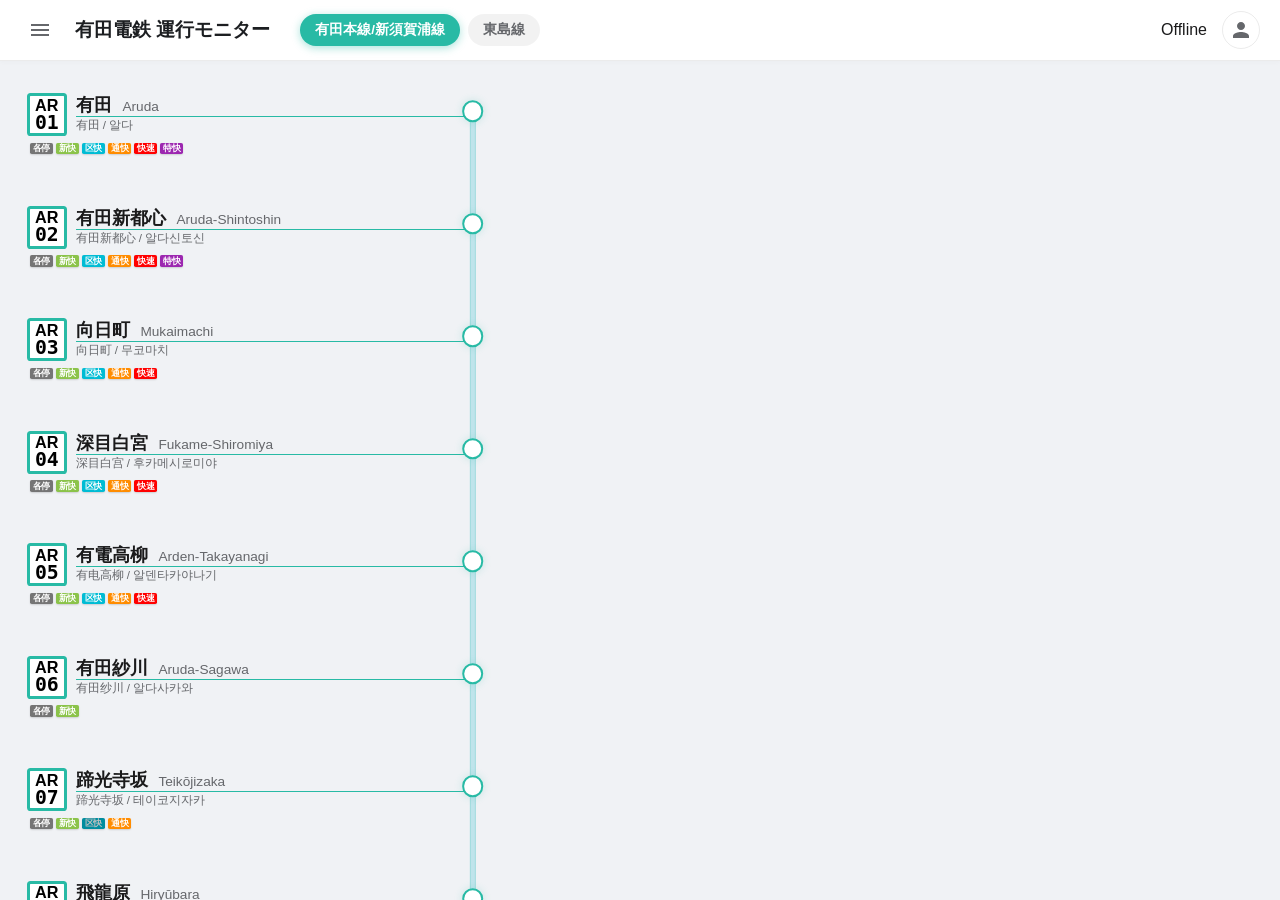
==== train-location/train-loc.html @ 1eacc0c8 "update html" ====
<!DOCTYPE html>
<html lang="ja">

<head>
    <meta charset="UTF-8">
    <meta name="viewport" content="width=device-width, initial-scale=1.0">
    <title>有田電鉄 運行モニター</title>
    <link rel="stylesheet" href="style.css">
    <link rel="icon" href="./static/icons/favicon.ico">
</head>

<body>
    <div id="app">
        <!-- Main Content (Train Map) -->
        <main class="map-container">
            <header class="map-header">
                <div class="header-left">
                    <button id="menu-toggle" class="icon-button" title="運転支援メニュー">
                        <svg viewBox="0 0 24 24" width="24" height="24">
                            <path fill="currentColor" d="M3 18h18v-2H3v2zm0-5h18v-2H3v2zm0-7v2h18V6H3z" />
                        </svg>
                    </button>
                    <h1>有田電鉄 運行モニター</h1>
                    <div class="line-selector-tabs">
                        <button class="line-tab active" data-line-id="AR">有田本線/新須賀浦線</button>
                        <button class="line-tab" data-line-id="AH">東島線</button>
                    </div>
                </div>

                <div class="header-right">
                    <div id="ws-status" class="status-indicator offline" title="Status: Disconnected"></div>
                    <button id="user-toggle" class="icon-button user-avatar-btn" title="ログイン">
                        <div id="user-icon-placeholder">
                            <svg viewBox="0 0 24 24" width="24" height="24">
                                <path fill="currentColor"
                                    d="M12 12c2.21 0 4-1.79 4-4s-1.79-4-4-4-4 1.79-4 4 1.79 4 4 4zm0 2c-2.67 0-8 1.34-8 4v2h16v-2c0-2.66-5.33-4-8-4z" />
                            </svg>
                        </div>
                        <img id="user-avatar-img" src="" alt="Avatar" style="display: none;">
                    </button>
                </div>
            </header>

            <div id="route-map" class="route-map">
                <div id="route-container" class="route-container">
                    <!-- Stations and Trains will be rendered here dynamically -->
                    <div id="stations-container"></div>
                    <div id="trains-container"></div>
                </div>
            </div>
        </main>

        <!-- Auth Modal -->
        <div id="login-modal" class="modal-backdrop" style="display: none;">
            <div class="modal-content">
                <button id="modal-close" class="close-button">&times;</button>
                <section id="auth-panel" class="panel">
                    <h2>乗務員メニュー</h2>

                    <div id="auth-initial">
                        <p>初回の方はMinecraft内で <code>/arutils register</code> を実行し、トークンを入力してください。</p>
                        <input type="text" id="token-input" placeholder="トークンを入力" />
                        <button id="btn-token-login">トークンでログイン</button>

                        <div class="divider"><span>または</span></div>

                        <p>2回目以降 (ID/パスワード)</p>
                        <input type="text" id="player-id-input" placeholder="Minecraft ID (UUID)" />
                        <input type="password" id="password-input" placeholder="パスワード" />
                        <button id="btn-password-login">ログイン</button>
                    </div>

                    <div id="auth-set-password" style="display: none;">
                        <p class="success">トークン認証成功</p>
                        <p>次回以降のログイン用パスワードを設定してください。</p>
                        <input type="password" id="new-password-input" placeholder="新しいパスワード" />
                        <button id="btn-set-password">パスワード設定</button>
                    </div>

                    <div id="auth-success" style="display: none;">
                        <div class="user-profile">
                            <img id="profile-avatar" src="" alt="Avatar">
                            <div class="user-info">
                                <span class="label">ログイン中</span>
                                <span id="logged-in-player" class="player-name">---</span>
                            </div>
                        </div>
                        <button id="btn-logout" class="secondary-btn">ログアウト</button>
                    </div>

                    <p id="auth-error-msg" class="error-msg"></p>
                </section>
            </div>
        </div>
    </div>

    <!-- Script loaded at the end -->
    <script src="main.js" type="module"></script>
</body>

</html>
---- train-location/style.css ----
:root {
    --bg-dark: #f0f2f5;
    --panel-bg: rgba(255, 255, 255, 0.95);
    --accent-color: #28baa5;
    --accent-light: #bfe4eb;
    --text-primary: #1a1a1b;
    --text-secondary: #65676b;
    --success-color: #2ea043;
    --error-color: #f85149;
    --border-color: rgba(0, 0, 0, 0.08);
    --modal-z: 2000;
}

* {
    box-sizing: border-box;
    margin: 0;
    padding: 0;
}

body {
    font-family: 'Inter', 'Noto Sans JP', sans-serif;
    background-color: var(--bg-dark);
    color: var(--text-primary);
    overflow: hidden;
}

#app {
    display: flex;
    height: 100vh;
}

/* Main Content Area */
.map-container {
    flex: 1;
    display: flex;
    flex-direction: column;
    overflow: hidden;
    position: relative;
    background: #f1f5f9;
    /* Soft gray for map background */
}

.map-header {
    background: rgba(255, 255, 255, 0.95);
    backdrop-filter: blur(12px);
    padding: 10px 20px;
    display: flex;
    justify-content: space-between;
    align-items: center;
    border-bottom: 1px solid var(--border-color);
    box-shadow: 0 2px 4px rgba(0, 0, 0, 0.02);
    z-index: 100;
}

.header-left,
.header-right {
    display: flex;
    align-items: center;
    gap: 15px;
}

.map-header h1 {
    font-size: 1.2rem;
    font-weight: 700;
    color: #1c1e21;
}

.line-selector-tabs {
    display: flex;
    gap: 8px;
    margin-left: 15px;
}

.line-tab {
    padding: 6px 14px;
    font-size: 0.85rem;
    font-weight: 700;
    color: var(--text-secondary);
    background: rgba(0, 0, 0, 0.05);
    border: 1px solid transparent;
    border-radius: 20px;
    cursor: pointer;
    transition: all 0.2s ease;
}

.line-tab:hover {
    background: rgba(0, 0, 0, 0.08);
}

.line-tab.active {
    color: #ffffff;
}

.line-tab.active[data-line-id="AR"] {
    background: #28baa5;
    box-shadow: 0 2px 8px rgba(40, 186, 165, 0.4);
}

.line-tab.active[data-line-id="AH"] {
    background: #49ce8f;
    box-shadow: 0 2px 8px rgba(73, 206, 143, 0.4);
}

.icon-button {
    background: none;
    border: none;
    padding: 8px;
    border-radius: 50%;
    cursor: pointer;
    color: var(--text-secondary);
    display: flex;
    align-items: center;
    justify-content: center;
    transition: background 0.2s;
}

.icon-button:hover {
    background: rgba(0, 0, 0, 0.05);
}

.user-avatar-btn {
    width: 38px;
    height: 38px;
    padding: 2px;
    border: 1px solid var(--border-color);
}

#user-avatar-img {
    width: 100%;
    height: 100%;
    border-radius: 4px;
    image-rendering: pixelated;
}

#profile-avatar {
    border-radius: 4px;
    image-rendering: pixelated;
}

/* Route Map Container */
.route-map {
    flex: 1;
    position: relative;
    padding-top: 50px;
    padding-bottom: 100px;
    padding-left: 0;
    min-width: 2100px;
    height: 100%;
    overflow-y: auto;
    overflow-x: auto;
    scroll-behavior: smooth;
    background: #f0f2f5;
    cursor: default;
}

.route-container {
    position: relative;
    width: 100%;
    zoom: 0.9;
    /* Height is set dynamically in main.js */
}

/* Route Line Background (Central Track) — positioned dynamically per line */
.route-line-bg {
    position: absolute;
    transform: translateX(-50%);
    width: 7px;
    border-left: 2px solid;
    border-right: 2px solid;
    z-index: 2;
}

/* Station Element */
.station-marker {
    position: absolute;
    left: 0;
    width: 100%;
    height: 1px;
    /* Center point */
    display: flex;
    align-items: center;
}

/* Station Circular Node on track — left set dynamically */
.station-node {
    position: absolute;
    transform: translate(-50%, -50%);
    width: 24px;
    height: 24px;
    background: #fff;
    border: 3px solid var(--accent-color);
    border-radius: 50%;
    z-index: 10;
    box-shadow: 0 0 10px rgba(40, 186, 165, 0.2);
}

/* Station ID Box — left set dynamically */
.station-id-box {
    position: absolute;
    top: -20px;
    width: 44px;
    height: 48px;
    background: #ffffff;
    border: 4px solid var(--accent-color);
    border-radius: 4px;
    display: flex;
    flex-direction: column;
    justify-content: center;
    align-items: center;
    z-index: 10;
    color: #000;
    text-align: center;
}

.station-id-prefix {
    font-size: 18px;
    /* Increased to 18px */
    font-weight: 900;
    line-height: 1;
}

.station-id-number {
    font-size: 22px;
    /* Decreased to 22px */
    font-weight: 700;
    line-height: 1;
    font-family: 'JetBrains Mono', monospace;
}

/* 停車種別案内バッジ (ナンバリングボックス直下・左端揃え・自動折り返し) */
.station-stop-badges {
    position: absolute;
    top: 52px;
    left: 0;
    display: flex;
    flex-wrap: wrap;
    align-items: center;
    justify-content: flex-start;
    gap: 3px 4px;
    width: max-content;
    max-width: 270px;
    white-space: nowrap;
    pointer-events: none;
    z-index: 15;
}

/* 支線駅（新須賀浦）の停車種別案内バッジ (右端揃え) */
.branch-station .station-stop-badges {
    left: auto;
    right: 0;
    justify-content: flex-end;
}

.stop-badge {
    display: inline-flex;
    align-items: center;
    justify-content: center;
    width: 25px;
    height: 13px;
    font-size: 9.5px;
    font-weight: 700;
    line-height: 1;
    color: #ffffff;
    border-radius: 2px;
    box-shadow: 0 1px 2px rgba(0, 0, 0, 0.15);
    white-space: nowrap;
    letter-spacing: -0.5px;
}

/* 一部停車 (値: 2) - トーン少し暗め (brightness 0.75) & クリックで注意書き表示 */
.stop-badge.partial-stop {
    filter: brightness(0.75);
    cursor: pointer;
    position: relative;
    outline: none;
    pointer-events: auto; /* マウスイベントを受け取る設定 */
}

.stop-badge.partial-stop .badge-tooltip {
    position: absolute;
    top: calc(100% + 5px);
    left: 0;
    transform: none;
    background: rgba(20, 20, 24, 0.92);
    color: #ffffff;
    padding: 4px 8px;
    border-radius: 4px;
    font-size: 10px;
    font-weight: 500;
    white-space: nowrap;
    box-shadow: 0 2px 8px rgba(0, 0, 0, 0.3);
    pointer-events: none;
    opacity: 0;
    visibility: hidden;
    transition: opacity 0.2s ease, visibility 0.2s ease;
    z-index: 200;
}

.stop-badge.partial-stop .badge-tooltip::after {
    content: '';
    position: absolute;
    bottom: 100%;
    top: auto;
    left: 12.5px;
    transform: translateX(-50%);
    border-width: 4px;
    border-style: solid;
    border-color: transparent transparent rgba(20, 20, 24, 0.92) transparent;
}

/* 支線駅 (新須賀浦など右端駅) のポップアップ右端揃え */
.branch-station .stop-badge.partial-stop .badge-tooltip {
    left: auto;
    right: 0;
}

.branch-station .stop-badge.partial-stop .badge-tooltip::after {
    left: auto;
    right: 12.5px;
    transform: translateX(50%);
}

/* クリック時 (active) または フォーカス時にポップアップを表示 */
.stop-badge.partial-stop.active .badge-tooltip,
.stop-badge.partial-stop:focus-within .badge-tooltip {
    opacity: 1;
    visibility: visible;
}

/* Labels — left set dynamically */
.station-name-main-group {
    position: absolute;
    bottom: -6px;
    display: flex;
    flex-direction: row;
    align-items: baseline;
    gap: 12px;
}

.station-name {
    color: var(--text-primary);
    font-size: 1.25rem;
    font-weight: 700;
    white-space: nowrap;
}

.station-en-name {
    color: var(--text-secondary);
    font-size: 0.95rem;
    font-weight: 500;
    font-family: 'Outfit', sans-serif;
    white-space: nowrap;
}

/* 乗換案内グループ (停車種別バッジの右横) */
.station-transfer-group {
    display: inline-flex;
    align-items: center;
    gap: 3px;
    margin-left: 6px;
    pointer-events: auto;
}

.transfer-label {
    color: var(--text-secondary);
    font-size: 10px;
    font-weight: 500;
    line-height: 1;
    white-space: nowrap;
}

.transfer-badge {
    display: inline-flex;
    flex-direction: column;
    align-items: center;
    justify-content: center;
    width: 19px;
    height: 20px;
    border-radius: 2.5px;
    color: #ffffff;
    padding: 0;
    box-shadow: 0 1px 2px rgba(0, 0, 0, 0.2);
    align-self: center;
    overflow: hidden;
    box-sizing: border-box;
}

.transfer-prefix {
    font-size: 8px;
    font-weight: 900;
    line-height: 1;
}

.transfer-number {
    font-size: 9px;
    font-weight: 700;
    line-height: 1;
    font-family: 'JetBrains Mono', monospace;
}

.transfer-line-name {
    color: var(--text-secondary);
    font-size: 10px;
    font-weight: 500;
    line-height: 1;
    white-space: nowrap;
}

.station-sub-name-group {
    position: absolute;
    top: 8px;
}

.station-zh-ko-name {
    color: var(--text-secondary);
    font-size: 0.8rem;
    font-weight: 400;
    white-space: nowrap;
}

/* 駅名などのテキストボックス */
.station-info {
    width: 100%;
    /* 親の200pxいっぱいに広げる */
    display: flex;
    align-items: center;
    gap: 8px;
    background: rgba(255, 255, 255, 0.8);
    padding: 4px 8px;
    border-radius: 4px;
    box-shadow: 0 2px 4px rgba(0, 0, 0, 0.1);
}

/* コネクター線 */
.station-connector {
    position: absolute;
    height: 2px;
    z-index: 0;
    pointer-events: none;
}
.station-item {
    position: absolute;
    display: flex;
    align-items: center;
    width: 200px;
    /* 上記のJSでの計算と合わせる */
    height: 40px;
    transform: translateY(-50%);
    /* Y座標の基準を中央に */
    pointer-events: none;
    z-index: 100;
}

.station-connector {
    position: absolute;
    left: 100%;
    /* station-item(200px)の右端から開始 */
    height: 1px;
    background-color: #bfe4eb;
    pointer-events: none;
}


/* --- station-node の重なり順を確実に上にする --- */
.station-node {
    z-index: 10;
    /* 背景色を白にしておくと、後ろの線が多少重なっても綺麗に見えます */
    background: #fff;
}

/* Lane markers for trains — left set dynamically */
.train-marker {
    position: absolute;
    transform: translateY(-50%);
    z-index: 20;
    pointer-events: auto;
    cursor: pointer;
}

/* 4-Lane offsets - Inner (1) vs Outer (2) */
.train-marker.dir-up.lane-1 {
    transform: translate(-60px, -50%);
}

.train-marker.dir-up.lane-2 {
    transform: translate(-95px, -50%);
}

.train-marker.dir-down.lane-1 {
    transform: translate(46px, -50%);
}

.train-marker.dir-down.lane-2 {
    transform: translate(81px, -50%);
}

.train-icon {
    width: 18px;
    height: 30px;
    background-color: var(--accent-color);
    box-shadow: 0 0 12px rgba(40, 186, 165, 0.6);
    transition: background-color 0.3s ease;
    animation: train-pulse 2s infinite ease-in-out;
}

@keyframes train-pulse {
    0% {
        transform: scale(1);
        opacity: 0.9;
    }

    50% {
        transform: scale(1.05);
        opacity: 1;
        border: 1px solid rgba(255, 255, 255, 0.5);
    }

    100% {
        transform: scale(1);
        opacity: 0.9;
    }
}

/* Directional Pointy Shape */
.dir-up .train-icon {
    clip-path: polygon(50% 0%, 100% 20%, 100% 100%, 0% 100%, 0% 20%);
}

.dir-down .train-icon {
    clip-path: polygon(0% 0%, 100% 0%, 100% 80%, 50% 100%, 0% 80%);
}

/* 回送: 黒 */
.train-marker.type-oos .train-icon {
    background-color: #000000;
}

/* 各停: 灰 */
.train-marker.type-local .train-icon {
    background-color: #888888;
}

/* 区快: 青寄り水色 */
.train-marker.type-sect-rapid .train-icon {
    background-color: #4da6ff;
}

/* 通快: オレンジ */
.train-marker.type-comm-rapid .train-icon {
    background-color: #ff8c00;
}

/* --- Service Class Colors --- */
.type-local .train-icon {
    background: #444;
}

.type-sect-rapid .train-icon {
    background: #2e7d32;
}

.type-comm-rapid .train-icon {
    background: #1565c0;
}

.type-rapid .train-icon {
    background: #d32f2f;
}

.type-new-rapid .train-icon {
    background: #8bc34a;
}

.type-spec-rapid .train-icon {
    background: #A020F0;
}

/* Purple */
.type-ltd-exp .train-icon {
    background: #FF69B4;
}

/* Pink */
.type-oos .train-icon {
    background: #777;
    border: 2px dashed #999;
}

/* --- Train Info Label (Always Visible) --- */
.train-label-info {
    position: absolute;
    left: 24px;
    top: 50%;
    transform: translateY(-50%);
    white-space: nowrap;
    background: rgba(0, 0, 0, 0.6);
    padding: 2px 6px;
    border-radius: 4px;
    pointer-events: none;
    display: flex;
    flex-direction: column;
    gap: 1px;
}

.train-name {
    color: #fff;
    font-size: 11px;
    font-weight: 700;
}

.train-type-dest {
    color: rgba(255, 255, 255, 0.8);
    font-size: 9px;
}

/* --- Advanced Hover Tooltip --- */
.train-marker {
    position: absolute;
    z-index: 100;
    transition: top 0.5s ease-in-out, left 0.3s ease-out;
}

.train-marker:focus-visible .train-icon {
    outline: 2px solid #0f766e;
    outline-offset: 3px;
}

.train-marker.active {
    z-index: 250;
}

.train-tooltip {
    position: absolute;
    left: 50%;
    bottom: 120%;
    transform: translateX(-50%);
    background: rgba(255, 255, 255, 0.95);
    border: 1px solid #ddd;
    border-radius: 8px;
    padding: 10px;
    width: 240px;
    box-shadow: 0 4px 15px rgba(0, 0, 0, 0.15);
    opacity: 0;
    visibility: hidden;
    pointer-events: none;
    transition: all 0.2s ease;
    backdrop-filter: blur(5px);
    z-index: 1000;
}

.train-marker .train-tooltip {
    opacity: 0;
    visibility: hidden;
    bottom: 120%;
    pointer-events: none;
}

.train-marker.active .train-tooltip {
    opacity: 1;
    visibility: visible;
    bottom: 140%;
    pointer-events: auto;
}

.tooltip-header {
    display: flex;
    justify-content: space-between;
    font-size: 11px;
    font-weight: bold;
    color: #666;
    border-bottom: 1px solid #eee;
    padding-bottom: 4px;
    margin-bottom: 6px;
}

.t-company {
    color: var(--accent);
}

.t-stock {
    color: #888;
    margin-left: auto;
    margin-right: 8px;
}

.tooltip-main {
    display: flex;
    align-items: center;
    gap: 8px;
    margin-bottom: 8px;
}

.t-type {
    padding: 2px 6px;
    border-radius: 4px;
    color: white;
    font-size: 13px;
    font-weight: bold;
}

.t-type.type-spec-rapid {
    background: #A020F0;
}

.t-type.type-ltd-exp {
    background: #FF69B4;
}

.t-type.type-rapid {
    background: #d32f2f;
}

.t-type.type-new-rapid {
    background: #8bc34a;
}

.t-type.type-local {
    background: #666;
}

.t-arrow {
    color: #999;
}

.t-dest {
    font-size: 16px;
    font-weight: bold;
    color: #333;
}

.oos-notice {
    background: #fff3f3;
    border: 1px solid #ffcccc;
    color: #d32f2f;
    padding: 6px;
    font-size: 11px;
    border-radius: 4px;
    text-align: center;
    line-height: 1.4;
}

.oos-notice span {
    font-size: 9px;
    opacity: 0.8;
}

.tooltip-stops {
    margin-top: 8px;
    border-top: 1px solid #eee;
    padding-top: 6px;
}

.stops-title {
    font-size: 10px;
    color: #999;
    margin-bottom: 4px;
}

.stop-row {
    display: flex;
    justify-content: space-between;
    font-size: 12px;
    padding: 2px 0;
}

.stop-name {
    font-weight: 500;
}

.stop-time {
    color: #aaa;
    font-family: monospace;
}

.no-stops {
    font-size: 11px;
    color: #bbb;
    font-style: italic;
    text-align: center;
}

/* Modal Overlay & Content */
.modal-backdrop {
    position: fixed;
    top: 0;
    left: 0;
    width: 100vw;
    height: 100vh;
    background: rgba(0, 0, 0, 0.4);
    backdrop-filter: blur(5px);
    display: flex;
    justify-content: center;
    align-items: center;
    z-index: var(--modal-z);
}

.modal-content {
    background: #fff;
    width: 400px;
    border-radius: 16px;
    padding: 30px;
    position: relative;
    box-shadow: 0 10px 40px rgba(0, 0, 0, 0.2);
    animation: modalPop 0.3s cubic-bezier(0.34, 1.56, 0.64, 1);
}

@keyframes modalPop {
    from {
        transform: scale(0.9);
        opacity: 0;
    }

    to {
        transform: scale(1);
        opacity: 1;
    }
}

.close-button {
    position: absolute;
    top: 15px;
    right: 20px;
    background: none;
    border: none;
    font-size: 24px;
    color: var(--text-secondary);
    cursor: pointer;
}

/* User Profile in Modal */
.user-profile {
    display: flex;
    align-items: center;
    gap: 15px;
    background: #f8fafc;
    padding: 15px;
    border-radius: 12px;
    margin-bottom: 20px;
}

.user-profile img {
    width: 48px;
    height: 48px;
    background: #e2e8f0;
}

.user-info {
    display: flex;
    flex-direction: column;
}

.user-info .label {
    font-size: 11px;
    color: var(--text-secondary);
    text-transform: uppercase;
}

.user-info .player-name {
    font-size: 18px;
    font-weight: 700;
    color: #1c1e21;
}

.divider {
    text-align: center;
    position: relative;
    margin: 20px 0;
}

.divider::before {
    content: '';
    position: absolute;
    left: 0;
    top: 50%;
    width: 100%;
    height: 1px;
    background: var(--border-color);
}

.divider span {
    position: relative;
    background: #fff;
    padding: 0 10px;
    color: var(--text-secondary);
    font-size: 12px;
}

.secondary-btn {
    background: #f0f2f5;
    color: #1c1e21;
}

.secondary-btn:hover {
    background: #e4e6eb;
}

/* Status Indicators */
.status-indicator {
    width: 10px;
    height: 10px;
    border-radius: 50%;
}

.status-indicator.online {
    background-color: var(--success-color);
    box-shadow: 0 0 8px var(--success-color);
}

.status-indicator.offline {
    background-color: var(--error-color);
}

/* PiP Window HUD Styles */
.hud-body {
    background: rgba(0, 0, 0, 0.5);
    color: #fff;
    font-family: 'JetBrains Mono', monospace;
    padding: 10px;
    overflow: hidden;
}

.hud-data-row {
    display: flex;
    justify-content: space-between;
    margin-bottom: 5px;
}

.hud-value {
    color: #28baa5;
    font-weight: 700;
}
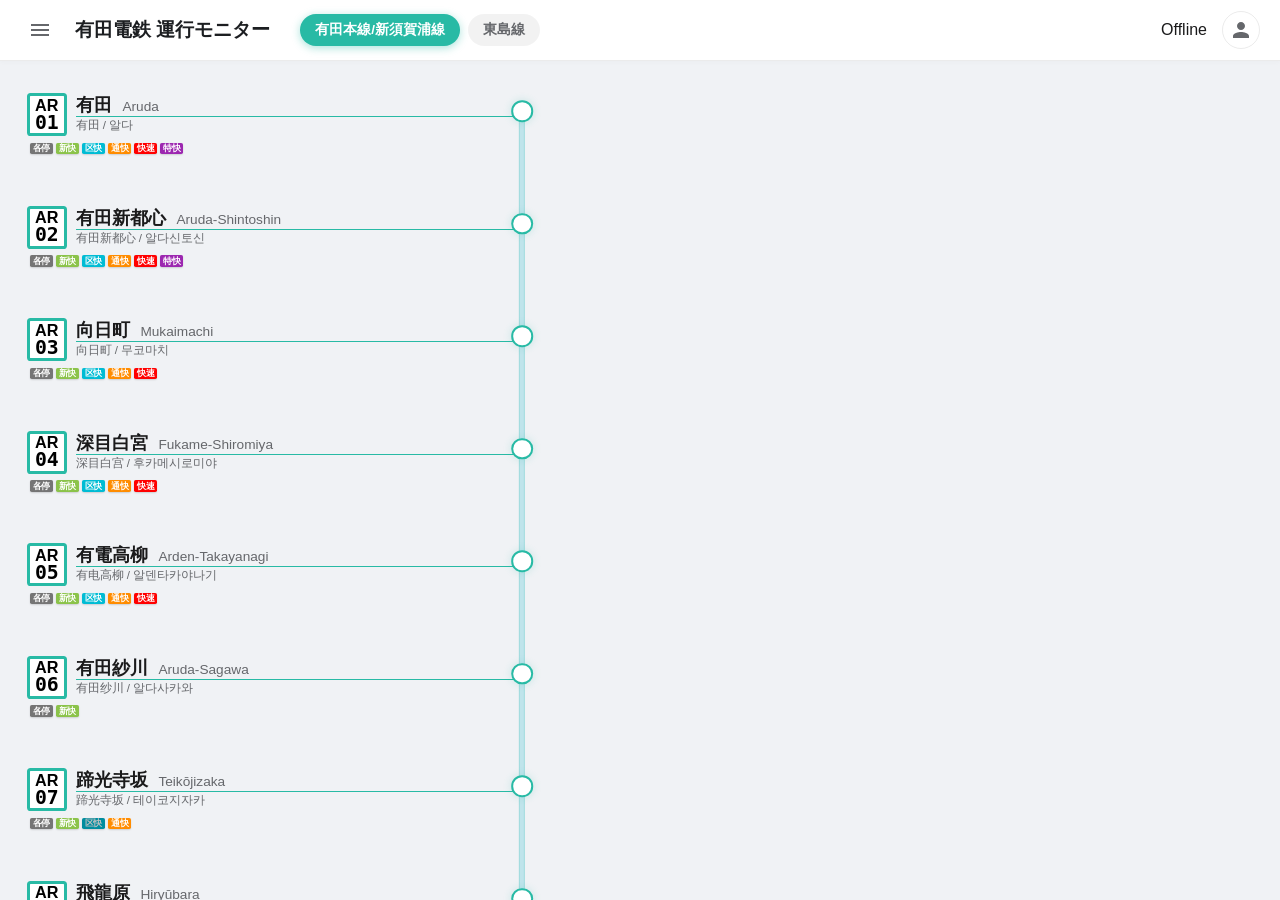
==== commit 2bbcfc7e: "update almost everthing" ====
--- a/train-location/train-loc.html
+++ b/train-location/train-loc.html
@@ -6,7 +6,7 @@
     <meta name="viewport" content="width=device-width, initial-scale=1.0">
     <title>有田電鉄 運行モニター</title>
     <link rel="stylesheet" href="style.css">
-    <link rel="icon" href="./static/icons/favicon.ico">
+    <link rel="icon" href="../favicon.ico">
 </head>
 
 <body>
@@ -49,6 +49,16 @@
                 </div>
             </div>
         </main>
+
+        <div id="train-detail-modal" class="train-detail-backdrop" aria-hidden="true">
+            <section class="train-detail-dialog" role="dialog" aria-modal="true" aria-labelledby="train-detail-title">
+                <button class="train-detail-close" type="button" aria-label="閉じる">×</button>
+                <h2 id="train-detail-title" class="visually-hidden">列車情報</h2>
+                <div class="train-detail-scroll">
+                    <div class="train-detail-content"></div>
+                </div>
+            </section>
+        </div>
 
         <!-- Auth Modal -->
         <div id="login-modal" class="modal-backdrop" style="display: none;">
@@ -98,4 +108,4 @@
     <script src="main.js" type="module"></script>
 </body>
 
-</html>+</html>
--- a/train-location/style.css
+++ b/train-location/style.css
@@ -495,29 +495,28 @@
 }
 
 .train-icon {
+    position: relative;
     width: 18px;
     height: 30px;
     background-color: var(--accent-color);
     box-shadow: 0 0 12px rgba(40, 186, 165, 0.6);
     transition: background-color 0.3s ease;
+    opacity: 1;
     animation: train-pulse 2s infinite ease-in-out;
 }
 
 @keyframes train-pulse {
     0% {
         transform: scale(1);
-        opacity: 0.9;
     }
 
     50% {
         transform: scale(1.05);
-        opacity: 1;
         border: 1px solid rgba(255, 255, 255, 0.5);
     }
 
     100% {
         transform: scale(1);
-        opacity: 0.9;
     }
 }
 
@@ -542,7 +541,7 @@
 
 /* 区快: 青寄り水色 */
 .train-marker.type-sect-rapid .train-icon {
-    background-color: #4da6ff;
+    background-color: #00bcd4;
 }
 
 /* 通快: オレンジ */
@@ -556,11 +555,11 @@
 }
 
 .type-sect-rapid .train-icon {
-    background: #2e7d32;
+    background: #00bcd4;
 }
 
 .type-comm-rapid .train-icon {
-    background: #1565c0;
+    background: #ff8c00;
 }
 
 .type-rapid .train-icon {
@@ -597,9 +596,19 @@
     padding: 2px 6px;
     border-radius: 4px;
     pointer-events: none;
-    display: flex;
+    display: none;
     flex-direction: column;
     gap: 1px;
+}
+
+.train-marker.active .train-label-info {
+    display: flex;
+}
+
+.train-marker.dir-up .train-label-info {
+    left: auto;
+    right: 24px;
+    text-align: right;
 }
 
 .train-name {
@@ -928,4 +937,399 @@
 .hud-value {
     color: #28baa5;
     font-weight: 700;
-}+}
+
+/* Train detail dialog */
+.train-detail-backdrop {
+    position: fixed;
+    inset: 0;
+    z-index: 2100;
+    display: none;
+    align-items: center;
+    justify-content: center;
+    padding: 16px;
+    background: rgba(20, 28, 40, 0.42);
+    backdrop-filter: blur(4px);
+}
+
+.train-detail-backdrop.open {
+    display: flex;
+}
+
+.train-detail-dialog {
+    position: relative;
+    display: flex;
+    flex-direction: column;
+    width: min(720px, 100%);
+    max-height: min(88vh, 850px);
+    overflow: hidden;
+    border-radius: 24px;
+    background: #fff;
+    box-shadow: 0 20px 60px rgba(0, 0, 0, 0.25);
+}
+
+.train-detail-close {
+    position: absolute;
+    z-index: 2;
+    top: 14px;
+    right: 16px;
+    display: grid;
+    width: 42px;
+    height: 42px;
+    place-items: center;
+    border: 0;
+    border-radius: 50%;
+    background: #f0f1f3;
+    color: #222;
+    font-size: 30px;
+    line-height: 1;
+    cursor: pointer;
+}
+
+.train-detail-scroll {
+    min-height: 0;
+    overflow-y: auto;
+    overscroll-behavior: contain;
+}
+
+.train-detail-summary {
+    position: sticky;
+    top: 0;
+    z-index: 3;
+    display: flex;
+    align-items: center;
+    gap: 24px;
+    min-height: 190px;
+    padding: 34px 72px 28px 30px;
+    background: #fff;
+    box-shadow: 0 5px 10px rgba(0, 0, 0, 0.04);
+}
+
+.train-detail-icon-wrap {
+    display: flex;
+    flex: 0 0 115px;
+    flex-direction: column;
+    align-items: center;
+    justify-content: center;
+    align-self: stretch;
+    border-right: 2px solid #ddd;
+    padding-right: 22px;
+}
+
+.train-icon.train-icon-large {
+    width: 48px;
+    height: 58px;
+    border-radius: 12px 12px 8px 8px;
+    background-color: var(--train-icon-color, #28baa5);
+    box-shadow: none;
+    animation: none;
+}
+
+.train-detail-series {
+    margin-top: 8px;
+    color: #666;
+    font-size: 14px;
+    font-weight: 700;
+    white-space: nowrap;
+}
+
+.train-detail-heading {
+    min-width: 0;
+    flex: 1;
+}
+
+.train-detail-destination-row {
+    display: flex;
+    align-items: center;
+    flex-wrap: wrap;
+    gap: 12px;
+}
+
+.train-detail-type {
+    min-width: 104px;
+    padding: 10px 14px;
+    border-radius: 8px;
+    background: var(--service-type-color, #555);
+    color: #fff;
+    font-size: 22px;
+    font-weight: 800;
+    text-align: center;
+}
+
+.train-detail-type.type-sect-rapid {
+    color: #12343a;
+}
+
+.train-detail-destination {
+    color: #171717;
+    font-size: clamp(20px, 4vw, 30px);
+    font-weight: 600;
+}
+
+.train-detail-cars {
+    padding: 8px 10px;
+    border-radius: 8px;
+    background: #eee;
+    color: #444;
+    font-size: 18px;
+    white-space: nowrap;
+}
+
+.train-detail-identifiers {
+    display: flex;
+    flex-wrap: wrap;
+    gap: 8px 18px;
+    margin-top: 18px;
+    color: #666;
+    font-size: 16px;
+}
+
+.train-detail-direction-note {
+    margin-top: 6px;
+    color: #d32f2f;
+    font-size: 14px;
+    font-weight: 700;
+}
+
+.train-stop-heading {
+    position: sticky;
+    top: var(--train-detail-summary-height, 190px);
+    z-index: 2;
+    display: flex;
+    justify-content: space-between;
+    padding: 14px 28px;
+    background: #f0f0f0;
+    color: #666;
+    font-size: 15px;
+}
+
+.train-stop-list {
+    position: relative;
+    list-style: none;
+    padding: 4px 28px 22px 52px;
+}
+
+.train-stop-list::before {
+    position: absolute;
+    top: 0;
+    bottom: 0;
+    left: 34px;
+    width: 6px;
+    background: var(--stop-line-gradient, var(--accent-color));
+    content: '';
+}
+
+.train-stop-row {
+    position: relative;
+    display: flex;
+    min-height: 58px;
+    align-items: center;
+    justify-content: space-between;
+    gap: 18px;
+    border-bottom: 1px solid #eee;
+    color: #999;
+    font-size: 17px;
+}
+
+.train-stop-row::before {
+    position: absolute;
+    left: -24px;
+    width: 14px;
+    height: 14px;
+    border: 4px solid var(--station-line-color, var(--accent-color));
+    border-radius: 50%;
+    background: #fff;
+    content: '';
+}
+
+.train-stop-row.interline-junction::before {
+    width: 14px;
+    height: 14px;
+    border: 4px solid transparent;
+    background:
+        linear-gradient(#fff, #fff) padding-box,
+        conic-gradient(from 270deg,
+            var(--station-line-color, #28baa5) 0deg 180deg,
+            var(--junction-line-color, #49ce8f) 180deg 360deg) border-box;
+}
+
+.train-stop-row.current {
+    color: #222;
+    font-weight: 700;
+}
+
+.train-stop-station {
+    display: inline-flex;
+    min-width: 0;
+    align-items: baseline;
+    gap: 6px;
+}
+
+.train-stop-number {
+    flex: 0 0 34px;
+    color: var(--station-line-color, #28baa5);
+    font-size: 12px;
+    font-weight: 700;
+    letter-spacing: 0.02em;
+    line-height: inherit;
+}
+
+.train-stop-row.passing .train-stop-number {
+    color: var(--passing-number-color, #bfe4eb);
+}
+
+.train-stop-number.interline {
+    flex-basis: 34px;
+    display: inline-flex;
+    flex-direction: column;
+    align-self: center;
+    font-size: 11px;
+    line-height: 1.05;
+}
+
+.train-stop-name {
+    min-width: 0;
+}
+
+.train-stop-row.stopping {
+    color: #222;
+    font-weight: 700;
+}
+
+.train-stop-row.passing {
+    color: #999;
+}
+
+.train-stop-row.passing::before {
+    border-color: #aaa;
+    border-width: 2px;
+}
+
+.train-stop-status {
+    min-width: 54px;
+    color: #888;
+    font-size: 14px;
+    font-weight: 700;
+    text-align: right;
+}
+
+.train-stop-row.current .train-stop-status.stopping {
+    color: var(--station-line-color, var(--accent-color));
+}
+
+.train-stop-row.stopping .train-stop-status {
+    color: var(--station-line-color, var(--accent-color));
+}
+
+.train-detail-service-note {
+    margin-bottom: 5px;
+    color: #242424;
+    font-size: 12px;
+    font-weight: 500;
+}
+
+.train-stop-empty {
+    padding: 24px 0;
+    color: #777;
+    text-align: center;
+}
+
+.train-through-service-note {
+    position: relative;
+    display: flex;
+    min-height: 48px;
+    align-items: center;
+    padding: 8px 0;
+    color: #74807d;
+    font-size: 14px;
+}
+
+.train-through-service-note::before {
+    position: absolute;
+    top: 50%;
+    left: -24px;
+    width: 14px;
+    height: 14px;
+    transform: translateY(-50%);
+    border: 2px solid #a7c9c3;
+    border-radius: 50%;
+    background: #fff;
+    content: '';
+}
+
+.visually-hidden {
+    position: absolute;
+    width: 1px;
+    height: 1px;
+    overflow: hidden;
+    clip: rect(0, 0, 0, 0);
+    white-space: nowrap;
+    clip-path: inset(50%);
+}
+
+@media (max-width: 560px) {
+    .train-detail-backdrop {
+        padding: 8px;
+    }
+
+    .train-detail-dialog {
+        max-height: 92vh;
+        border-radius: 20px;
+    }
+
+    .train-detail-summary {
+        gap: 14px;
+        min-height: 160px;
+        padding: 28px 58px 20px 16px;
+    }
+
+    .train-detail-icon-wrap {
+        flex-basis: 76px;
+        padding-right: 12px;
+    }
+
+    .train-detail-series {
+        font-size: 11px;
+    }
+
+    .train-detail-destination-row {
+        gap: 7px;
+    }
+
+    .train-detail-type {
+        min-width: 76px;
+        padding: 8px;
+        font-size: 17px;
+    }
+
+    .train-detail-cars {
+        padding: 6px;
+        font-size: 14px;
+    }
+
+    .train-detail-identifiers {
+        margin-top: 12px;
+        font-size: 13px;
+    }
+
+    .train-stop-heading {
+        padding: 12px 18px;
+    }
+
+    .train-stop-list {
+        padding-right: 18px;
+        padding-left: 42px;
+    }
+
+    .train-stop-list::before {
+        left: 24px;
+    }
+
+    .train-stop-row {
+        font-size: 15px;
+    }
+
+    .train-stop-row::before {
+        left: -24px;
+    }
+}
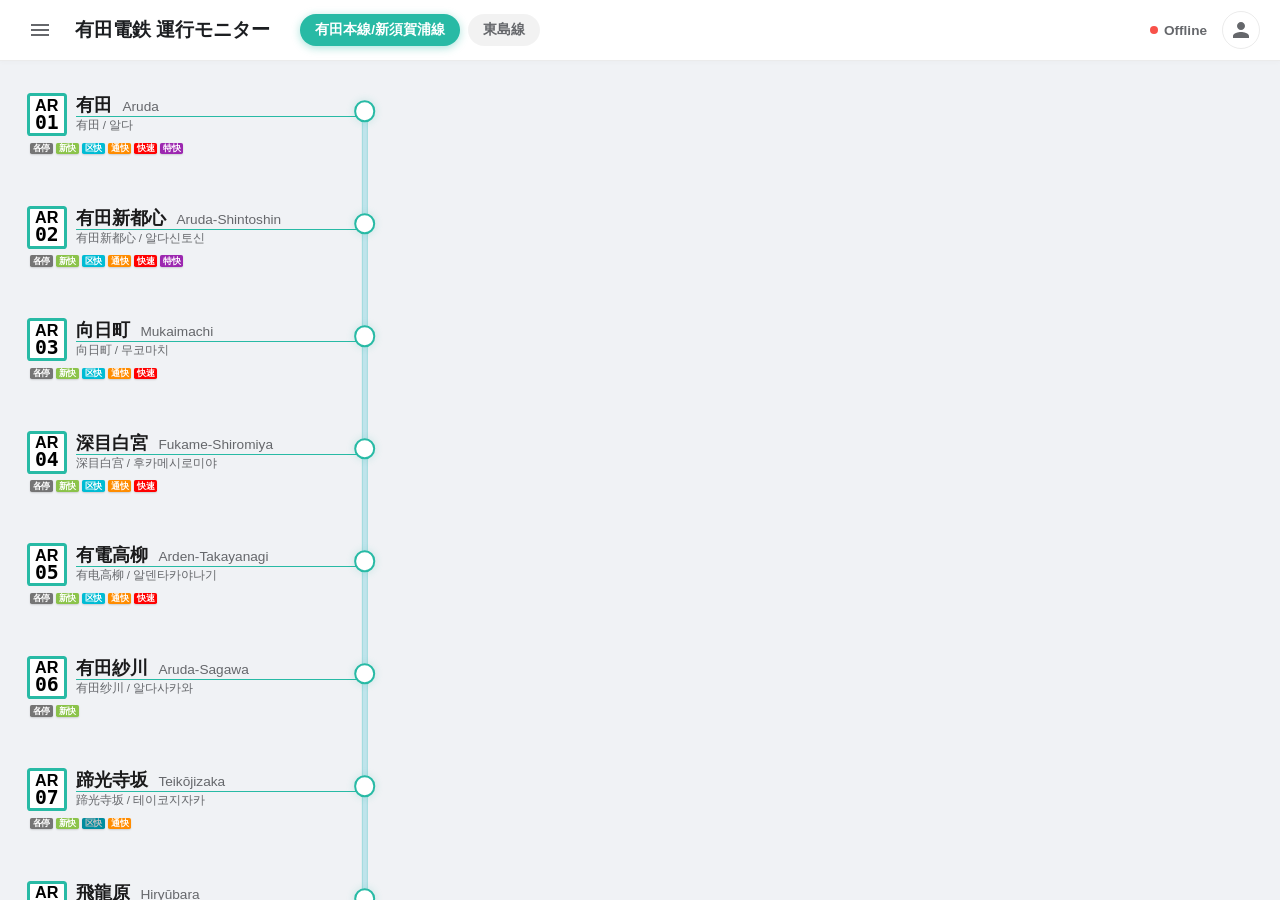
==== commit 54eabdde: "update password system" ====
--- a/train-location/train-loc.html
+++ b/train-location/train-loc.html
@@ -68,16 +68,20 @@
                     <h2>乗務員メニュー</h2>
 
                     <div id="auth-initial">
-                        <p>初回の方はMinecraft内で <code>/arutils register</code> を実行し、トークンを入力してください。</p>
-                        <input type="text" id="token-input" placeholder="トークンを入力" />
-                        <button id="btn-token-login">トークンでログイン</button>
+                        <input type="text" id="player-id-input" placeholder="Minecraft ID (UUID)" autocomplete="username" />
+                        <input type="password" id="password-input" placeholder="パスワード" autocomplete="current-password" />
+                        <button id="btn-password-login" type="button">ログイン</button>
 
-                        <div class="divider"><span>または</span></div>
-
-                        <p>2回目以降 (ID/パスワード)</p>
-                        <input type="text" id="player-id-input" placeholder="Minecraft ID (UUID)" />
-                        <input type="password" id="password-input" placeholder="パスワード" />
-                        <button id="btn-password-login">ログイン</button>
+                        <div class="auth-help-wrap">
+                            <button id="btn-toggle-token-help" type="button" class="auth-help-link">
+                                初めてですか？・パスワードをお忘れですか？
+                            </button>
+                            <div id="auth-token-section" class="auth-token-section" style="display: none;">
+                                <p>Minecraft内で <code>/arutils register</code> を実行し、発行されたトークンを入力してください。</p>
+                                <input type="text" id="token-input" placeholder="トークンを入力" autocomplete="one-time-code" />
+                                <button id="btn-token-login" type="button">トークンで認証</button>
+                            </div>
+                        </div>
                     </div>
 
                     <div id="auth-set-password" style="display: none;">
--- a/train-location/style.css
+++ b/train-location/style.css
@@ -27,6 +27,7 @@
 #app {
     display: flex;
     height: 100vh;
+    height: 100dvh;
 }
 
 /* Main Content Area */
@@ -63,6 +64,7 @@
     font-size: 1.2rem;
     font-weight: 700;
     color: #1c1e21;
+    white-space: nowrap;
 }
 
 .line-selector-tabs {
@@ -80,6 +82,7 @@
     border: 1px solid transparent;
     border-radius: 20px;
     cursor: pointer;
+    white-space: nowrap;
     transition: all 0.2s ease;
 }
 
@@ -144,11 +147,12 @@
     padding-top: 50px;
     padding-bottom: 100px;
     padding-left: 0;
-    min-width: 2100px;
+    width: 100%;
     height: 100%;
     overflow-y: auto;
     overflow-x: auto;
     scroll-behavior: smooth;
+    -webkit-overflow-scrolling: touch;
     background: #f0f2f5;
     cursor: default;
 }
@@ -156,6 +160,7 @@
 .route-container {
     position: relative;
     width: 100%;
+    min-width: 2100px;
     zoom: 0.9;
     /* Height is set dynamically in main.js */
 }
@@ -634,6 +639,25 @@
     outline-offset: 3px;
 }
 
+.train-marker.tracking::before {
+    content: '';
+    position: absolute;
+    z-index: 0;
+    top: -1px;
+    left: -1px;
+    width: 20px;
+    height: 32px;
+    background: #e2ad00;
+}
+
+.train-marker.tracking.dir-up::before {
+    clip-path: polygon(50% 0%, 100% 20%, 100% 100%, 0% 100%, 0% 20%);
+}
+
+.train-marker.tracking.dir-down::before {
+    clip-path: polygon(0% 0%, 100% 0%, 100% 80%, 50% 100%, 0% 80%);
+}
+
 .train-marker.active {
     z-index: 250;
 }
@@ -795,6 +819,8 @@
     left: 0;
     width: 100vw;
     height: 100vh;
+    height: 100dvh;
+    padding: 16px;
     background: rgba(0, 0, 0, 0.4);
     backdrop-filter: blur(5px);
     display: flex;
@@ -805,7 +831,9 @@
 
 .modal-content {
     background: #fff;
-    width: 400px;
+    width: min(400px, 100%);
+    max-height: 90dvh;
+    overflow-y: auto;
     border-radius: 16px;
     padding: 30px;
     position: relative;
@@ -836,6 +864,102 @@
     cursor: pointer;
 }
 
+#auth-panel h2 {
+    font-size: 1.25rem;
+    margin-bottom: 16px;
+    color: #1c1e21;
+}
+
+#auth-panel p {
+    font-size: 0.9rem;
+    color: var(--text-secondary);
+    margin-bottom: 10px;
+    line-height: 1.5;
+}
+
+#auth-panel input {
+    width: 100%;
+    padding: 10px 12px;
+    margin-bottom: 10px;
+    font-size: 16px;
+    border: 1px solid rgba(0, 0, 0, 0.15);
+    border-radius: 8px;
+    outline: none;
+}
+
+#auth-panel input:focus {
+    border-color: var(--accent-color);
+}
+
+#auth-panel button {
+    width: 100%;
+    padding: 11px 16px;
+    font-size: 0.95rem;
+    font-weight: 600;
+    color: #fff;
+    background: var(--accent-color);
+    border: none;
+    border-radius: 8px;
+    cursor: pointer;
+    transition: background 0.2s;
+}
+
+#auth-panel button.secondary-btn {
+    background: #f0f2f5;
+    color: #1c1e21;
+}
+
+.auth-help-wrap {
+    margin-top: 14px;
+    text-align: center;
+}
+
+#auth-panel button.auth-help-link {
+    width: auto;
+    padding: 4px 6px;
+    font-size: 0.78rem;
+    font-weight: 500;
+    color: var(--text-secondary);
+    background: transparent;
+    border: none;
+    border-radius: 4px;
+    text-decoration: underline;
+    text-underline-offset: 3px;
+    cursor: pointer;
+}
+
+#auth-panel button.auth-help-link:hover {
+    color: var(--text-primary);
+    background: rgba(0, 0, 0, 0.04);
+}
+
+.auth-token-section {
+    margin-top: 12px;
+    padding-top: 14px;
+    border-top: 1px solid var(--border-color);
+    text-align: left;
+}
+
+.auth-token-section p {
+    font-size: 0.82rem !important;
+    margin-bottom: 8px !important;
+}
+
+.auth-token-section code {
+    background: #f1f5f9;
+    padding: 2px 5px;
+    border-radius: 4px;
+    font-family: 'JetBrains Mono', monospace;
+    font-size: 0.8rem;
+}
+
+#auth-panel .error-msg {
+    color: var(--error-color);
+    margin-top: 10px;
+    margin-bottom: 0;
+    font-size: 0.85rem;
+}
+
 /* User Profile in Modal */
 .user-profile {
     display: flex;
@@ -904,6 +1028,34 @@
 }
 
 /* Status Indicators */
+#ws-status {
+    display: inline-flex;
+    align-items: center;
+    gap: 6px;
+    font-size: 0.85rem;
+    font-weight: 600;
+    color: var(--text-secondary);
+    white-space: nowrap;
+}
+
+#ws-status::before {
+    content: '';
+    width: 8px;
+    height: 8px;
+    border-radius: 50%;
+    background-color: #94a3b8;
+    flex-shrink: 0;
+}
+
+#ws-status.online::before {
+    background-color: var(--success-color);
+    box-shadow: 0 0 8px var(--success-color);
+}
+
+#ws-status.offline::before {
+    background-color: var(--error-color);
+}
+
 .status-indicator {
     width: 10px;
     height: 10px;
@@ -1084,6 +1236,14 @@
     font-size: 16px;
 }
 
+.train-detail-error {
+    padding: 10px 24px;
+    background: #fff3f3;
+    color: #b42318;
+    font-size: 14px;
+    font-weight: 700;
+}
+
 .train-detail-direction-note {
     margin-top: 6px;
     color: #d32f2f;
@@ -1267,6 +1427,97 @@
     clip-path: inset(50%);
 }
 
+@media (max-width: 768px) {
+    .map-header {
+        position: relative;
+        flex-direction: column;
+        align-items: stretch;
+        gap: 8px;
+        padding: 8px 12px;
+    }
+
+    .header-left {
+        flex-wrap: wrap;
+        gap: 6px 8px;
+    }
+
+    .map-header h1 {
+        font-size: 1.05rem;
+        margin-right: auto;
+        padding-right: 90px;
+    }
+
+    .header-right {
+        position: absolute;
+        top: 8px;
+        right: 12px;
+        gap: 8px;
+    }
+
+    #ws-status {
+        font-size: 0.75rem;
+    }
+
+    .line-selector-tabs {
+        width: 100%;
+        margin-left: 0;
+        gap: 6px;
+        overflow-x: auto;
+        scrollbar-width: none;
+    }
+
+    .line-selector-tabs::-webkit-scrollbar {
+        display: none;
+    }
+
+    .line-tab {
+        flex: 1;
+        text-align: center;
+        padding: 7px 10px;
+        font-size: 0.8rem;
+    }
+
+    .route-map {
+        padding-top: 28px;
+        padding-bottom: 80px;
+    }
+
+    .route-container {
+        min-width: 100%;
+        zoom: 0.675;
+    }
+
+    .station-name-main-group {
+        gap: 6px;
+    }
+
+    .station-name {
+        font-size: 1.05rem;
+    }
+
+    .station-en-name {
+        font-size: 0.78rem;
+    }
+
+    .station-zh-ko-name {
+        font-size: 0.7rem;
+    }
+
+    .station-stop-badges {
+        max-width: 240px;
+    }
+
+    .transfer-line-name {
+        max-width: 140px;
+        overflow: hidden;
+        text-overflow: ellipsis;
+    }
+
+    .modal-content {
+        padding: 24px 20px;
+    }
+}
+
 @media (max-width: 560px) {
     .train-detail-backdrop {
         padding: 8px;
